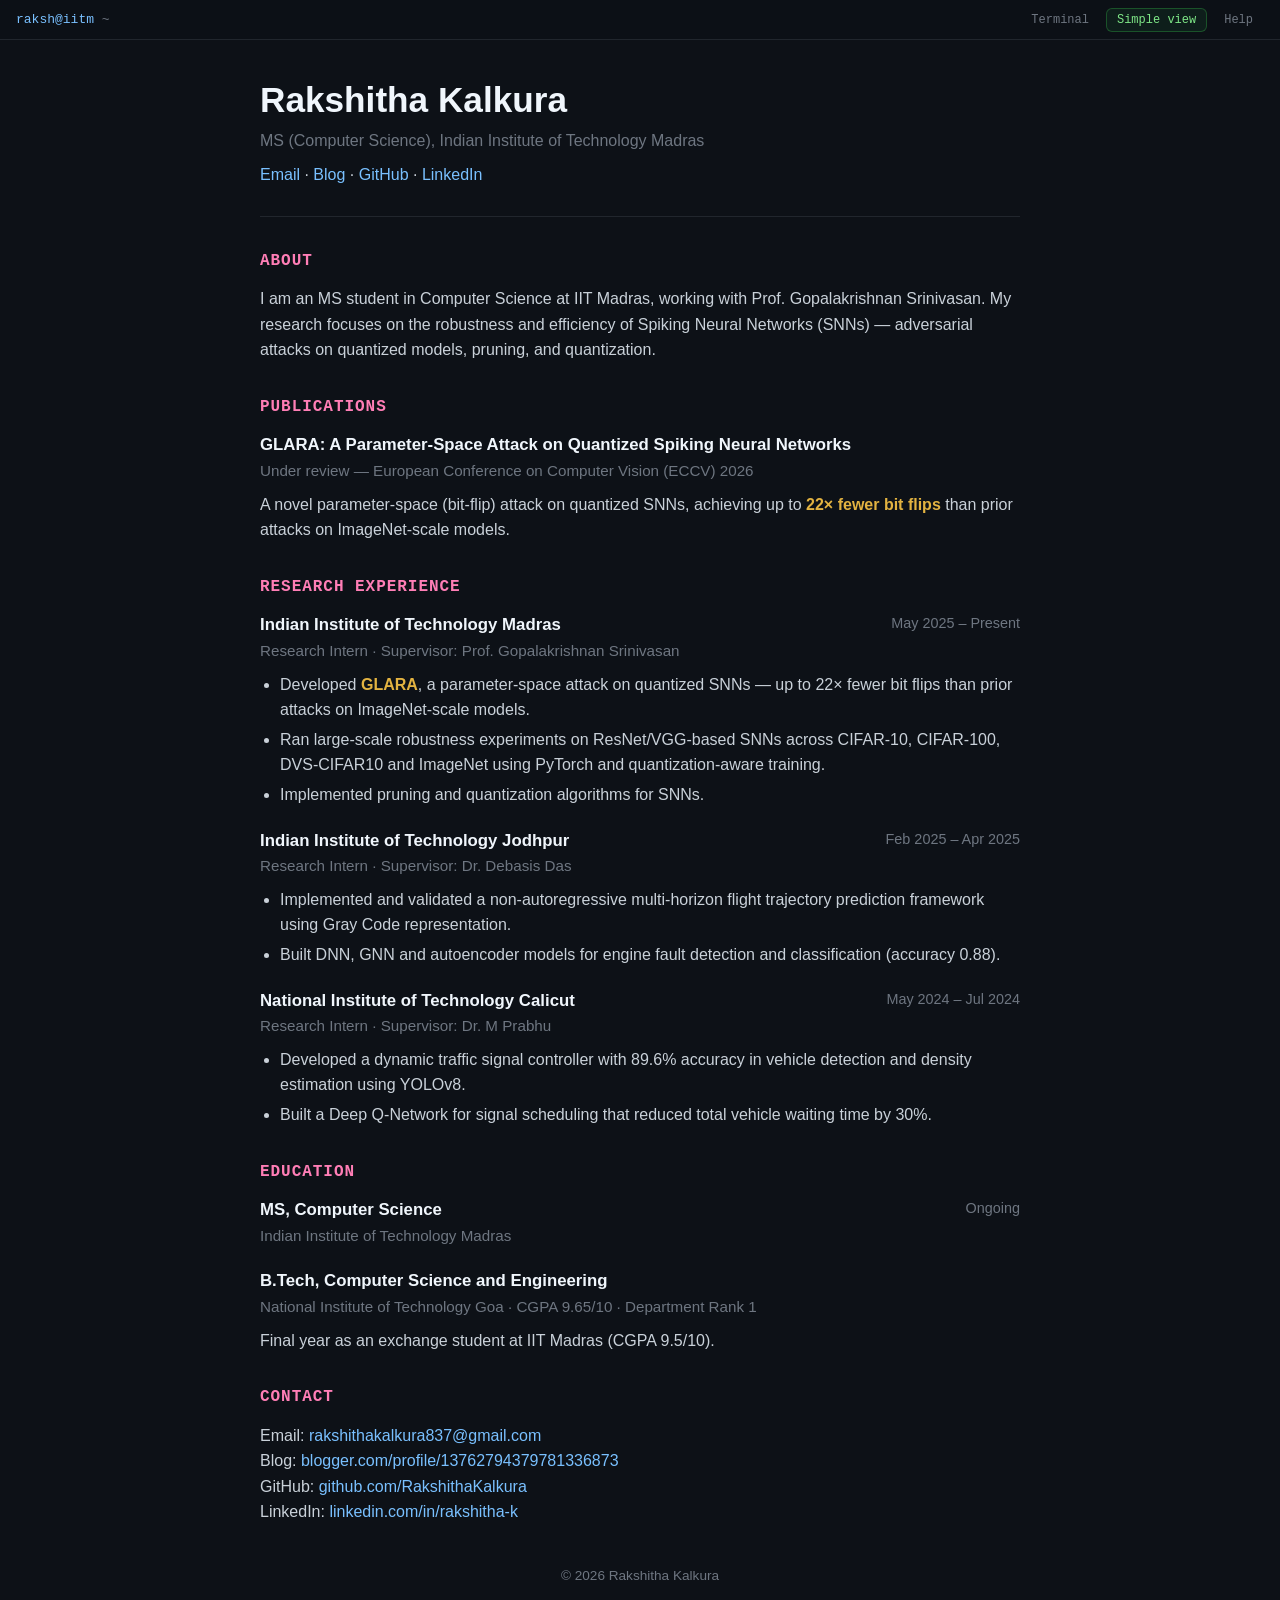
==== portfolio.html @ a49ed8a4 "Move simple portfolio to its own page; smoother cat animations; cache-busting" ====
<!DOCTYPE html>
<html lang="en">
<head>
  <meta charset="UTF-8" />
  <meta name="viewport" content="width=device-width, initial-scale=1.0"/>
  <title>Rakshitha Kalkura | Portfolio</title>
  <meta name="description" content="Rakshitha Kalkura — MS (CS) student at IIT Madras working on robustness and efficiency of Spiking Neural Networks.">
  <link rel="stylesheet" href="portfolio.css?v=4">
</head>
<body>
  <nav class="menubar">
    <a class="brand" href="./">raksh@iitm <span class="d">~</span></a>
    <div class="menu">
      <a href="./">Terminal</a>
      <a href="portfolio.html" class="active" aria-current="page">Simple view</a>
      <a href="./#help">Help</a>
    </div>
  </nav>

  <main class="simple">
    <article>
      <header class="s-head">
        <h1>Rakshitha Kalkura</h1>
        <p class="s-tag">MS (Computer Science), Indian Institute of Technology Madras</p>
        <p class="s-links">
          <a href="mailto:rakshithakalkura837@gmail.com">Email</a> ·
          <a href="https://www.blogger.com/profile/13762794379781336873" target="_blank" rel="noopener">Blog</a> ·
          <a href="https://github.com/RakshithaKalkura" target="_blank" rel="noopener">GitHub</a> ·
          <a href="https://linkedin.com/in/rakshitha-k" target="_blank" rel="noopener">LinkedIn</a>
        </p>
      </header>

      <section>
        <h2>About</h2>
        <p>
          I am an MS student in Computer Science at IIT Madras, working with
          Prof. Gopalakrishnan Srinivasan. My research focuses on the robustness and efficiency of
          Spiking Neural Networks (SNNs) — adversarial attacks on quantized models, pruning, and
          quantization.
        </p>
      </section>

      <section>
        <h2>Publications</h2>
        <div class="item">
          <h3>GLARA: A Parameter-Space Attack on Quantized Spiking Neural Networks</h3>
          <p class="meta">Under review — European Conference on Computer Vision (ECCV) 2026</p>
          <p>A novel parameter-space (bit-flip) attack on quantized SNNs, achieving up to
            <strong>22× fewer bit flips</strong> than prior attacks on ImageNet-scale models.</p>
        </div>
      </section>

      <section>
        <h2>Research Experience</h2>
        <div class="item">
          <h3>Indian Institute of Technology Madras <span class="when">May 2025 – Present</span></h3>
          <p class="meta">Research Intern · Supervisor: Prof. Gopalakrishnan Srinivasan</p>
          <ul>
            <li>Developed <strong>GLARA</strong>, a parameter-space attack on quantized SNNs — up to 22× fewer bit flips than prior attacks on ImageNet-scale models.</li>
            <li>Ran large-scale robustness experiments on ResNet/VGG-based SNNs across CIFAR-10, CIFAR-100, DVS-CIFAR10 and ImageNet using PyTorch and quantization-aware training.</li>
            <li>Implemented pruning and quantization algorithms for SNNs.</li>
          </ul>
        </div>
        <div class="item">
          <h3>Indian Institute of Technology Jodhpur <span class="when">Feb 2025 – Apr 2025</span></h3>
          <p class="meta">Research Intern · Supervisor: Dr. Debasis Das</p>
          <ul>
            <li>Implemented and validated a non-autoregressive multi-horizon flight trajectory prediction framework using Gray Code representation.</li>
            <li>Built DNN, GNN and autoencoder models for engine fault detection and classification (accuracy 0.88).</li>
          </ul>
        </div>
        <div class="item">
          <h3>National Institute of Technology Calicut <span class="when">May 2024 – Jul 2024</span></h3>
          <p class="meta">Research Intern · Supervisor: Dr. M Prabhu</p>
          <ul>
            <li>Developed a dynamic traffic signal controller with 89.6% accuracy in vehicle detection and density estimation using YOLOv8.</li>
            <li>Built a Deep Q-Network for signal scheduling that reduced total vehicle waiting time by 30%.</li>
          </ul>
        </div>
      </section>

      <section>
        <h2>Education</h2>
        <div class="item">
          <h3>MS, Computer Science <span class="when">Ongoing</span></h3>
          <p class="meta">Indian Institute of Technology Madras</p>
        </div>
        <div class="item">
          <h3>B.Tech, Computer Science and Engineering</h3>
          <p class="meta">National Institute of Technology Goa · CGPA 9.65/10 · Department Rank 1</p>
          <p>Final year as an exchange student at IIT Madras (CGPA 9.5/10).</p>
        </div>
      </section>

      <section>
        <h2>Contact</h2>
        <p>
          Email: <a href="mailto:rakshithakalkura837@gmail.com">rakshithakalkura837@gmail.com</a><br>
          Blog: <a href="https://www.blogger.com/profile/13762794379781336873" target="_blank" rel="noopener">blogger.com/profile/13762794379781336873</a><br>
          GitHub: <a href="https://github.com/RakshithaKalkura" target="_blank" rel="noopener">github.com/RakshithaKalkura</a><br>
          LinkedIn: <a href="https://linkedin.com/in/rakshitha-k" target="_blank" rel="noopener">linkedin.com/in/rakshitha-k</a>
        </p>
      </section>

      <footer class="s-foot">© 2026 Rakshitha Kalkura</footer>
    </article>
  </main>
</body>
</html>
---- portfolio.css ----
:root {
  color-scheme: dark;
  --bg: #0d1117;
  --win: rgba(22, 27, 34, 0.92);
  --bar: #21262d;
  --fg: #c9d1d9;
  --dim: #6e7681;
  --green: #7ee787;
  --cyan: #79c0ff;
  --pink: #ff7eb6;
  --yellow: #e3b341;
  --red: #ff7b72;
  --cat: #3b4350;
  --mono: "JetBrains Mono", "Fira Code", Menlo, Consolas, "Liberation Mono", monospace;
}

* { box-sizing: border-box; }
html, body { margin: 0; background: var(--bg); color: var(--fg); }
.d { color: var(--dim); }
a.brand { text-decoration: none; }

/* ---------- menu bar ---------- */
.menubar {
  font-family: var(--mono);
  position: fixed;
  z-index: 6;
  top: 0;
  left: 0;
  right: 0;
  height: 40px;
  display: flex;
  align-items: center;
  justify-content: space-between;
  padding: 0 16px;
  background: rgba(13, 17, 23, .85);
  border-bottom: 1px solid #21262d;
  backdrop-filter: blur(6px);
  font-size: 13px;
}
.brand { color: var(--cyan); white-space: nowrap; }
.menu { display: flex; gap: 6px; }
.menu button, .menu a {
  font: inherit;
  font-size: 12px;
  color: var(--dim);
  background: transparent;
  border: 1px solid transparent;
  border-radius: 6px;
  padding: 4px 10px;
  cursor: pointer;
}
.menu a { text-decoration: none; }
.menu button:hover, .menu a:hover { color: var(--fg); border-color: #30363d; }
.menu .active { color: var(--green); border-color: #2ea04366; background: #2ea0431a; }
.menu button:focus-visible, .menu a:focus-visible { outline: 2px solid var(--cyan); outline-offset: 1px; }

/* ---------- simple (detailed) portfolio ---------- */
.simple {
  padding: 72px 16px 48px;
  font-family: -apple-system, BlinkMacSystemFont, "Segoe UI", Roboto, Helvetica, Arial, sans-serif;
  line-height: 1.6;
}
.simple article { max-width: 760px; margin: 0 auto; }
.s-head { border-bottom: 1px solid #21262d; padding-bottom: 20px; margin-bottom: 8px; }
.simple h1 { margin: 0; font-size: 2.2rem; color: #f0f6fc; }
.s-tag { margin: 4px 0 10px; color: var(--dim); }
.s-links a, .simple a { color: var(--cyan); text-decoration: none; }
.simple a:hover { text-decoration: underline; }
.simple h2 {
  margin: 32px 0 12px;
  font-family: var(--mono);
  font-size: 1rem;
  color: var(--pink);
  text-transform: uppercase;
  letter-spacing: .06em;
}
.simple h3 {
  margin: 0;
  font-size: 1.05rem;
  color: #f0f6fc;
  display: flex;
  justify-content: space-between;
  gap: 12px;
  flex-wrap: wrap;
}
.when { font-weight: normal; font-size: .9rem; color: var(--dim); }
.item { margin-bottom: 20px; }
.meta { margin: 2px 0 6px; color: var(--dim); font-size: .95rem; }
.simple p { margin: 0 0 8px; }
.simple ul { margin: 6px 0 0; padding-left: 20px; }
.simple li { margin-bottom: 4px; }
.simple strong { color: var(--yellow); font-weight: 600; }
.s-foot { margin-top: 40px; text-align: center; color: var(--dim); font-size: .85rem; }

@media (max-width: 600px) {
  .menubar { padding: 0 10px; }
  .brand { display: none; }
  .menu { width: 100%; justify-content: center; }
  .simple h1 { font-size: 1.7rem; }
}
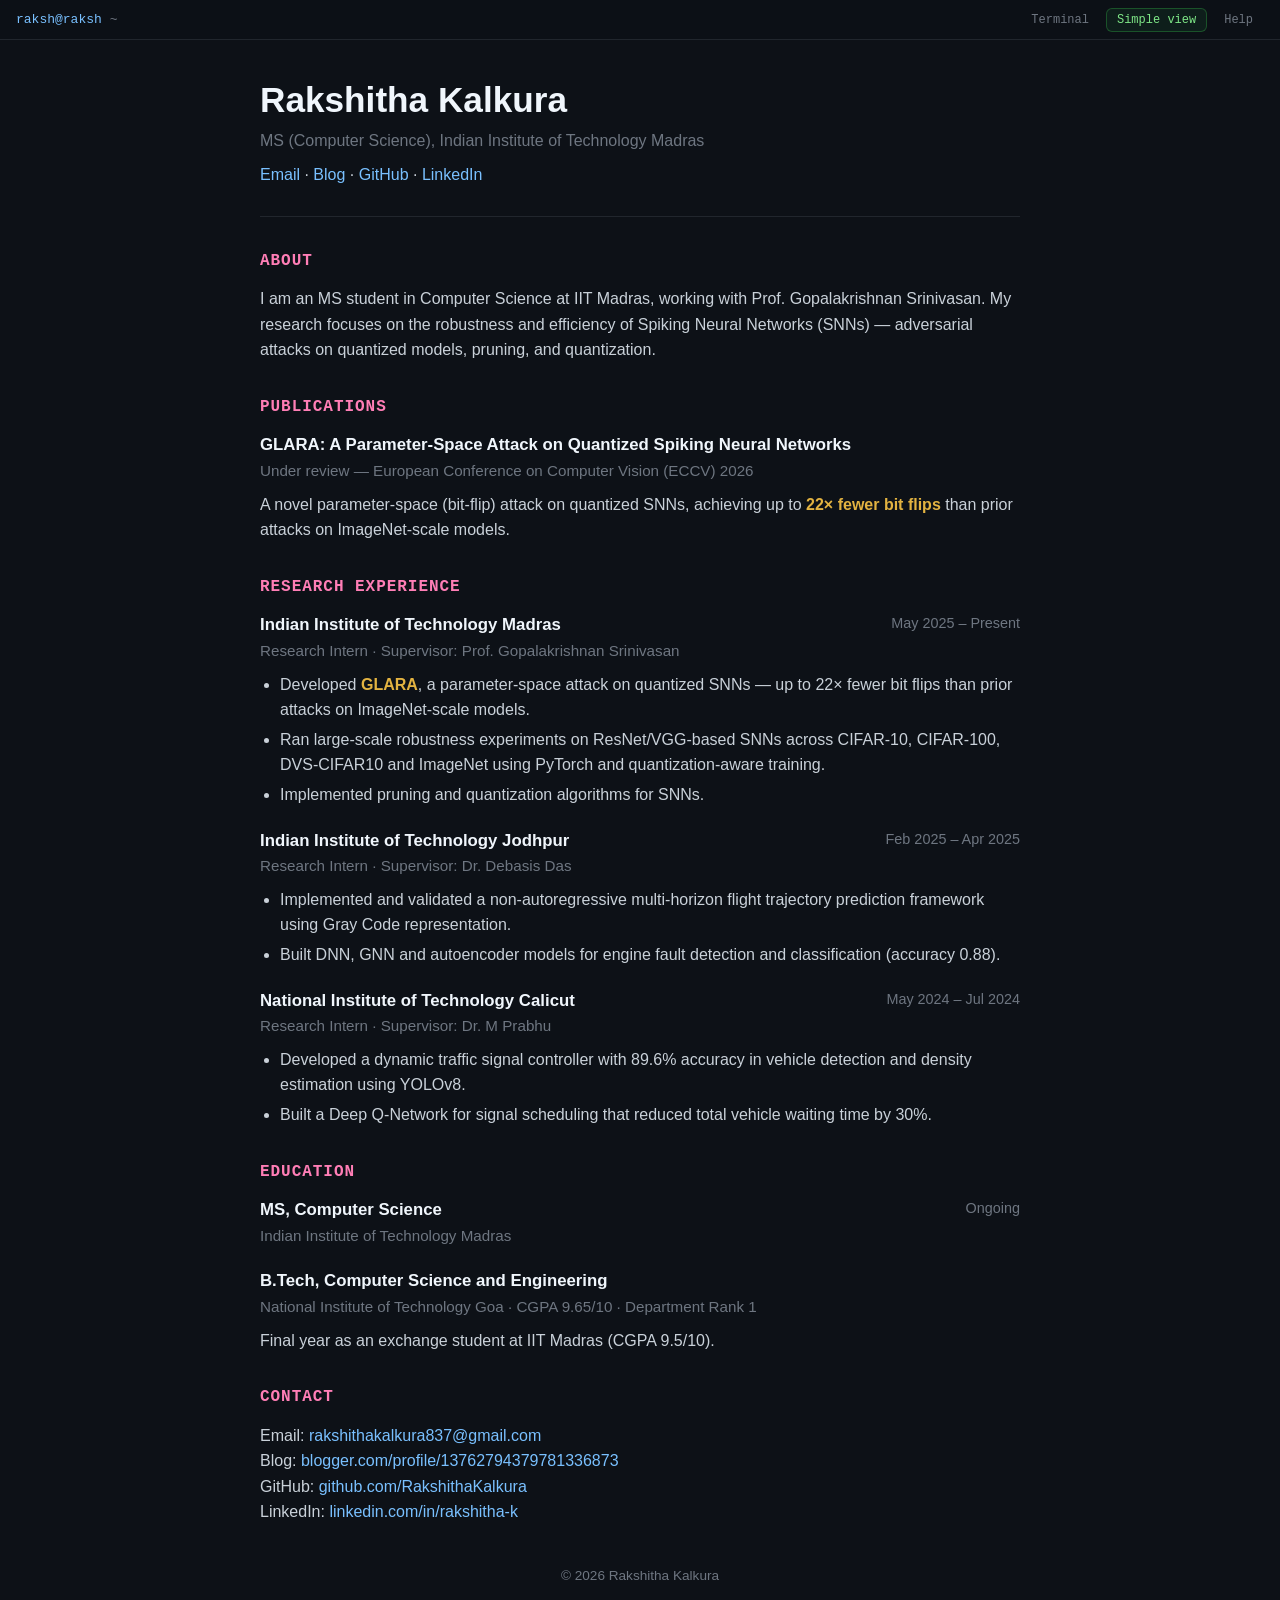
==== commit 15f59da1: "Use raksh@raksh everywhere in the terminal" ====
--- a/portfolio.html
+++ b/portfolio.html
@@ -5,11 +5,11 @@
   <meta name="viewport" content="width=device-width, initial-scale=1.0"/>
   <title>Rakshitha Kalkura | Portfolio</title>
   <meta name="description" content="Rakshitha Kalkura — MS (CS) student at IIT Madras working on robustness and efficiency of Spiking Neural Networks.">
-  <link rel="stylesheet" href="portfolio.css?v=4">
+  <link rel="stylesheet" href="portfolio.css?v=5">
 </head>
 <body>
   <nav class="menubar">
-    <a class="brand" href="./">raksh@iitm <span class="d">~</span></a>
+    <a class="brand" href="./">raksh@raksh <span class="d">~</span></a>
     <div class="menu">
       <a href="./">Terminal</a>
       <a href="portfolio.html" class="active" aria-current="page">Simple view</a>
